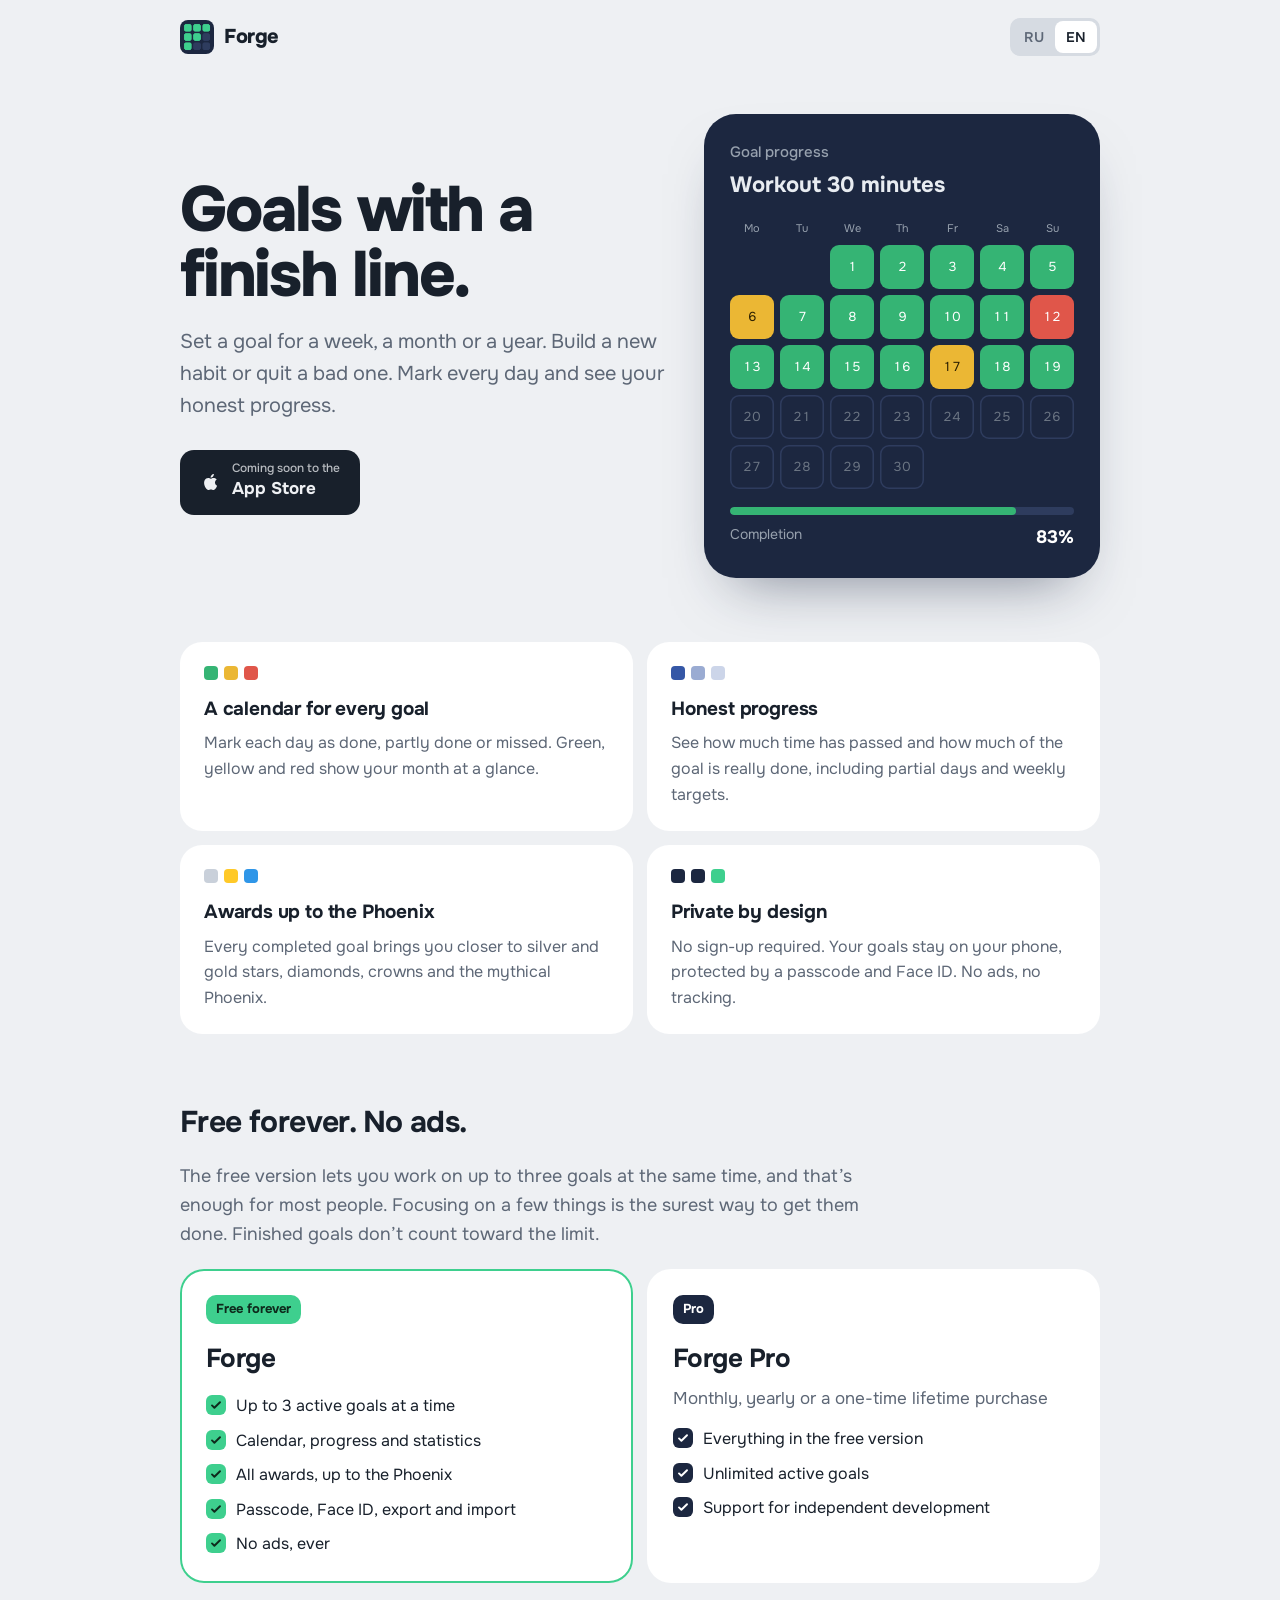
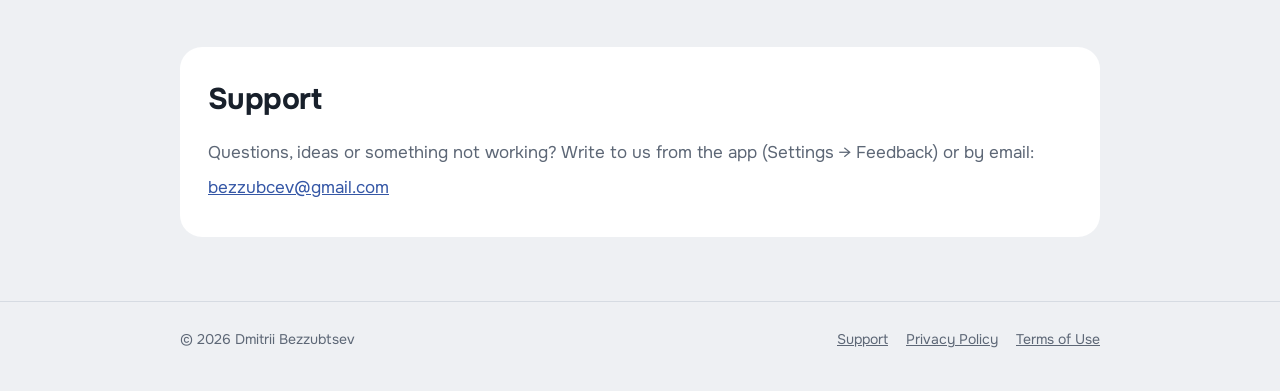
==== index.html @ 484d2976 "Add files via upload" ====
<!doctype html>
<html lang="en">
<head>
<meta charset="utf-8">
<meta name="viewport" content="width=device-width, initial-scale=1">
<title>Forge — goals with a finish line</title>
<meta name="title-en" content="Forge — goals with a finish line">
<meta name="title-ru" content="Forge — цели с финишной чертой">
<meta name="description" content="Forge is a goal tracker with a deadline: build a habit or quit a bad one in a week, a month or a year.">
<link rel="icon" href="favicon.png">
<link rel="apple-touch-icon" href="apple-touch-icon.png">
<link rel="preconnect" href="https://fonts.googleapis.com">
<link rel="preconnect" href="https://fonts.gstatic.com" crossorigin>
<link href="https://fonts.googleapis.com/css2?family=Onest:wght@400;500;600;700;800&display=swap" rel="stylesheet">
<link rel="stylesheet" href="style.css">
<script src="lang.js" defer></script>
</head>
<body>
<div class="wrap">
<header class="top">
  <a class="brand" href="index.html"><img src="icon-512.png" alt="">Forge</a>
  <div class="lang" role="group" aria-label="Language"><button data-set="ru" aria-pressed="false">RU</button><button data-set="en" aria-pressed="true">EN</button></div>
</header>

<main>
<section class="hero">
  <div>
    <h1><span data-lang="en">Goals with a finish line.</span><span data-lang="ru">Цели с финишной чертой.</span></h1>
    <p class="lead" data-lang="en">Set a goal for a week, a month or a year. Build a new habit or quit a bad one. Mark every day and see your honest progress.</p>
    <p class="lead" data-lang="ru">Поставьте цель на неделю, месяц или год. Выработайте полезную привычку или откажитесь от вредной. Отмечайте каждый день и видьте честный прогресс.</p>
    <span class="store" aria-disabled="true">
      <svg width="22" height="22" viewBox="0 0 24 24" fill="currentColor" aria-hidden="true"><path d="M16.37 12.6c-.02-2.2 1.8-3.26 1.88-3.31-1.03-1.5-2.62-1.7-3.19-1.73-1.36-.14-2.65.8-3.34.8-.69 0-1.75-.78-2.88-.76-1.48.02-2.85.86-3.61 2.19-1.54 2.67-.39 6.62 1.11 8.79.73 1.06 1.6 2.25 2.74 2.21 1.1-.04 1.51-.71 2.84-.71 1.32 0 1.7.71 2.86.69 1.18-.02 1.93-1.08 2.65-2.15.84-1.23 1.18-2.42 1.2-2.48-.03-.01-2.3-.88-2.32-3.5zM14.2 6.13c.6-.73 1.01-1.75.9-2.76-.87.04-1.92.58-2.54 1.31-.56.64-1.05 1.67-.92 2.66.97.08 1.96-.49 2.56-1.21z"/></svg>
      <span><small><span data-lang="en">Coming soon to the</span><span data-lang="ru">Скоро в</span></small>App Store</span>
    </span>
  </div>
  <div class="cal" aria-hidden="true">
    <h3><span data-lang="en">Goal progress</span><span data-lang="ru">Прогресс по цели</span></h3>
    <strong><span data-lang="en">Workout 30 minutes</span><span data-lang="ru">Тренировка 30 минут</span></strong>
    <div class="grid"><span class="wd"><b data-lang="en" style="font-weight:inherit">Mo</b><b data-lang="ru" style="font-weight:inherit">Пн</b></span><span class="wd"><b data-lang="en" style="font-weight:inherit">Tu</b><b data-lang="ru" style="font-weight:inherit">Вт</b></span><span class="wd"><b data-lang="en" style="font-weight:inherit">We</b><b data-lang="ru" style="font-weight:inherit">Ср</b></span><span class="wd"><b data-lang="en" style="font-weight:inherit">Th</b><b data-lang="ru" style="font-weight:inherit">Чт</b></span><span class="wd"><b data-lang="en" style="font-weight:inherit">Fr</b><b data-lang="ru" style="font-weight:inherit">Пт</b></span><span class="wd"><b data-lang="en" style="font-weight:inherit">Sa</b><b data-lang="ru" style="font-weight:inherit">Сб</b></span><span class="wd"><b data-lang="en" style="font-weight:inherit">Su</b><b data-lang="ru" style="font-weight:inherit">Вс</b></span><span class="empty"></span><span class="empty"></span><span class="ok">1</span><span class="ok">2</span><span class="ok">3</span><span class="ok">4</span><span class="ok">5</span><span class="part">6</span><span class="ok">7</span><span class="ok">8</span><span class="ok">9</span><span class="ok">10</span><span class="ok">11</span><span class="bad">12</span><span class="ok">13</span><span class="ok">14</span><span class="ok">15</span><span class="ok">16</span><span class="part">17</span><span class="ok">18</span><span class="ok">19</span><span class="fut">20</span><span class="fut">21</span><span class="fut">22</span><span class="fut">23</span><span class="fut">24</span><span class="fut">25</span><span class="fut">26</span><span class="fut">27</span><span class="fut">28</span><span class="fut">29</span><span class="fut">30</span></div>
    <div class="bar"><i></i></div>
    <div class="pct"><span data-lang="en">Completion</span><span data-lang="ru">Прогресс выполнения</span><b>83%</b></div>
  </div>
</section>

<section class="features">
  <div class="feature">
    <div class="dots"><i style="background:#35B474"></i><i style="background:#EBB734"></i><i style="background:#E0564A"></i></div>
    <h3 data-lang="en">A calendar for every goal</h3><h3 data-lang="ru">Календарь для каждой цели</h3>
    <p data-lang="en">Mark each day as done, partly done or missed. Green, yellow and red show your month at a glance.</p>
    <p data-lang="ru">Отмечайте каждый день: выполнено, частично или не выполнено. Зелёный, жёлтый и красный показывают весь месяц с одного взгляда.</p>
  </div>
  <div class="feature">
    <div class="dots"><i style="background:#3557A6"></i><i style="background:#3557A6;opacity:.5"></i><i style="background:#3557A6;opacity:.25"></i></div>
    <h3 data-lang="en">Honest progress</h3><h3 data-lang="ru">Честный прогресс</h3>
    <p data-lang="en">See how much time has passed and how much of the goal is really done, including partial days and weekly targets.</p>
    <p data-lang="ru">Видно, сколько времени прошло и сколько цели выполнено на самом деле, с учётом частичных дней и недельных норм.</p>
  </div>
  <div class="feature">
    <div class="dots"><i style="background:#C9D0DA"></i><i style="background:#FFC928"></i><i style="background:#2F96E8"></i></div>
    <h3 data-lang="en">Awards up to the Phoenix</h3><h3 data-lang="ru">Награды вплоть до Феникса</h3>
    <p data-lang="en">Every completed goal brings you closer to silver and gold stars, diamonds, crowns and the mythical Phoenix.</p>
    <p data-lang="ru">Каждая выполненная цель приближает к серебряным и золотым звёздам, бриллиантам, коронам и мифическому Фениксу.</p>
  </div>
  <div class="feature">
    <div class="dots"><i style="background:#1C2740"></i><i style="background:#1C2740"></i><i style="background:#3ECF8E"></i></div>
    <h3 data-lang="en">Private by design</h3><h3 data-lang="ru">Данные остаются у вас</h3>
    <p data-lang="en">No sign-up required. Your goals stay on your phone, protected by a passcode and Face ID. No ads, no tracking.</p>
    <p data-lang="ru">Регистрация не нужна. Цели хранятся на вашем телефоне под защитой кода и Face ID. Без рекламы и слежки.</p>
  </div>
</section>

<section class="pricing" id="pricing">
  <h2 class="section-title"><span data-lang="en">Free forever. No ads.</span><span data-lang="ru">Бесплатно навсегда. Без рекламы.</span></h2>
  <p class="intro" data-lang="en">The free version lets you work on up to three goals at the same time, and that’s enough for most people. Focusing on a few things is the surest way to get them done. Finished goals don’t count toward the limit.</p>
  <p class="intro" data-lang="ru">В бесплатной версии можно вести до трёх целей одновременно, и большинству этого хватает. Сосредоточиться на немногом — самый верный способ довести дело до конца. Завершённые цели в лимит не входят.</p>
  <div class="plans">
    <div class="plan free">
      <span class="tag"><span data-lang="en">Free forever</span><span data-lang="ru">Бесплатно навсегда</span></span>
      <h3>Forge</h3>
      <ul>
        <li><span data-lang="en">Up to 3 active goals at a time</span><span data-lang="ru">До 3 активных целей одновременно</span></li>
        <li><span data-lang="en">Calendar, progress and statistics</span><span data-lang="ru">Календарь, прогресс и статистика</span></li>
        <li><span data-lang="en">All awards, up to the Phoenix</span><span data-lang="ru">Все награды, вплоть до Феникса</span></li>
        <li><span data-lang="en">Passcode, Face ID, export and import</span><span data-lang="ru">Код, Face ID, экспорт и импорт</span></li>
        <li><span data-lang="en">No ads, ever</span><span data-lang="ru">Никакой рекламы</span></li>
      </ul>
    </div>
    <div class="plan pro">
      <span class="tag">Pro</span>
      <h3>Forge Pro</h3>
      <p class="price"><span data-lang="en">Monthly, yearly or a one-time lifetime purchase</span><span data-lang="ru">На месяц, на год или навсегда одной покупкой</span></p>
      <ul>
        <li><span data-lang="en">Everything in the free version</span><span data-lang="ru">Всё, что есть в бесплатной версии</span></li>
        <li><span data-lang="en">Unlimited active goals</span><span data-lang="ru">Неограниченное число активных целей</span></li>
        <li><span data-lang="en">Support for independent development</span><span data-lang="ru">Поддержка независимой разработки</span></li>
      </ul>
    </div>
  </div>
</section>

<section class="support" id="support">
  <h2 class="section-title"><span data-lang="en">Support</span><span data-lang="ru">Поддержка</span></h2>
  <p data-lang="en">Questions, ideas or something not working? Write to us from the app (Settings → Feedback) or by email:</p>
  <p data-lang="ru">Есть вопрос, идея или что-то не работает? Напишите нам из приложения («Настройки» → «Обратная связь») или на почту:</p>
  <p><a href="mailto:bezzubcev@gmail.com">bezzubcev@gmail.com</a></p>
</section>
</main>
</div>
<footer><div class="wrap">
  <span><span data-lang="en">© 2026 Dmitrii Bezzubtsev</span><span data-lang="ru">© 2026 Дмитрий Беззубцев</span></span>
  <nav>
    <a href="index.html#support"><span data-lang="en">Support</span><span data-lang="ru">Поддержка</span></a>
    <a href="privacy.html"><span data-lang="en">Privacy Policy</span><span data-lang="ru">Политика конфиденциальности</span></a>
    <a href="terms.html"><span data-lang="en">Terms of Use</span><span data-lang="ru">Условия использования</span></a>
  </nav>
</div></footer>
</body>
</html>
---- style.css ----
:root{
  --bg:#EEF0F3;--surface:#FFFFFF;--ink:#18202B;--ink2:#5D6776;--line:#D6DBE2;
  --steel:#1C2740;--steel2:#2E3C5E;--green:#3ECF8E;--green-ink:#1F7A52;--accent:#3557A6;
  color-scheme:light dark;
}
@media (prefers-color-scheme:dark){:root{
  --bg:#11151B;--surface:#1B2129;--ink:#E8ECF1;--ink2:#97A1AE;--line:#2B333E;--accent:#7D98E2;--green-ink:#3ECF8E;
}}
*{box-sizing:border-box}
html{-webkit-text-size-adjust:100%}
body{margin:0;background:var(--bg);color:var(--ink);font-family:'Onest',-apple-system,BlinkMacSystemFont,'Segoe UI',Roboto,Arial,sans-serif;font-size:17px;line-height:1.6;-webkit-font-smoothing:antialiased}
a{color:var(--accent)}
img{max-width:100%}
.wrap{max-width:960px;margin:0 auto;padding:0 20px}
html[lang=en] [data-lang=ru],html[lang=ru] [data-lang=en]{display:none!important}

header.top{display:flex;align-items:center;justify-content:space-between;padding:18px 0}
.brand{display:flex;align-items:center;gap:10px;text-decoration:none;color:var(--ink);font-weight:800;font-size:20px;letter-spacing:-.02em}
.brand img{width:34px;height:34px;border-radius:8px}
.lang{display:flex;background:var(--line);border-radius:10px;padding:3px}
.lang button{border:0;background:none;font:inherit;font-size:14px;font-weight:600;color:var(--ink2);padding:5px 11px;border-radius:8px;cursor:pointer}
.lang button[aria-pressed=true]{background:var(--surface);color:var(--ink)}

.hero{display:grid;grid-template-columns:1.1fr .9fr;gap:40px;align-items:center;padding:40px 0 64px}
.hero h1{font-size:clamp(40px,7vw,64px);line-height:1.02;letter-spacing:-.035em;margin:0 0 18px;font-weight:800}
.hero p.lead{font-size:20px;color:var(--ink2);margin:0 0 28px;max-width:30em}
.store{display:inline-flex;align-items:center;gap:10px;background:var(--ink);color:var(--bg);text-decoration:none;border-radius:14px;padding:12px 20px;font-weight:700}
.store small{display:block;font-weight:500;font-size:12px;opacity:.75;line-height:1.1}
.note{font-size:14px;color:var(--ink2);margin-top:12px}

/* мини-календарь как в приложении */
.cal{background:var(--steel);border-radius:32px;padding:26px;color:#E8ECF1;box-shadow:0 30px 60px -30px rgba(28,39,64,.55)}
.cal h3{margin:0 0 4px;font-size:15px;font-weight:500;color:#97A1AE}
.cal strong{display:block;font-size:22px;margin-bottom:16px}
.grid{display:grid;grid-template-columns:repeat(7,1fr);gap:6px}
.grid span{aspect-ratio:1;border-radius:9px;background:var(--steel2);display:flex;align-items:center;justify-content:center;font-size:13px;font-variant-numeric:tabular-nums}
.grid .wd{background:none;color:#97A1AE;font-size:11px;aspect-ratio:auto;padding-bottom:2px}
.grid .ok{background:#35B474;color:#fff}.grid .part{background:#EBB734;color:#2A1E00}.grid .bad{background:#E0564A;color:#fff}.grid .fut{background:none;box-shadow:inset 0 0 0 1.5px var(--steel2);color:#6B7583}
.grid .empty{background:none}
.bar{height:8px;border-radius:4px;background:var(--steel2);margin-top:18px;overflow:hidden}.bar i{display:block;height:100%;width:83%;background:#35B474;border-radius:4px}
.pct{display:flex;justify-content:space-between;font-size:14px;color:#97A1AE;margin-top:8px}.pct b{color:#fff;font-size:18px}

.features{display:grid;grid-template-columns:repeat(2,1fr);gap:14px;padding-bottom:64px}
.feature{background:var(--surface);border-radius:22px;padding:24px}
.feature h3{margin:0 0 6px;font-size:19px;letter-spacing:-.01em}
.feature p{margin:0;color:var(--ink2);font-size:16px}
.dots{display:flex;gap:6px;margin-bottom:14px}.dots i{width:14px;height:14px;border-radius:4px;display:block}

.section-title{font-size:30px;letter-spacing:-.02em;margin:0 0 16px}
.support{background:var(--surface);border-radius:22px;padding:28px;margin-bottom:64px}
.support p{margin:0 0 8px;color:var(--ink2)}

footer{border-top:1px solid var(--line);padding:26px 0 40px;color:var(--ink2);font-size:14px}
footer .wrap{display:flex;flex-wrap:wrap;gap:10px 22px;justify-content:space-between}
footer nav{display:flex;gap:18px;flex-wrap:wrap}
footer a{color:var(--ink2)}

/* документы */
.doc{background:var(--surface);border-radius:24px;padding:clamp(22px,5vw,48px);margin:10px 0 48px}
.doc h1{font-size:clamp(26px,7vw,40px);overflow-wrap:break-word;hyphens:auto;letter-spacing:-.025em;line-height:1.1;margin:0 0 8px}
.doc .date{color:var(--ink2);font-size:15px;margin:0 0 28px}
.doc h2{font-size:21px;margin:32px 0 8px;letter-spacing:-.01em}
.doc p,.doc li{color:var(--ink);max-width:44em}
.doc ul{padding-left:1.2em}
.doc li{margin:4px 0}

@media (max-width:760px){
  .hero{grid-template-columns:1fr;padding-top:16px;gap:32px}
  .features{grid-template-columns:1fr}
}

/* тарифы */
.pricing{padding-bottom:64px}
.pricing .intro{color:var(--ink2);margin:0 0 20px;max-width:40em;font-size:18px}
.plans{display:grid;grid-template-columns:1fr 1fr;gap:14px}
.plan{background:var(--surface);border-radius:24px;padding:26px;display:flex;flex-direction:column;gap:14px}
.plan.free{box-shadow:inset 0 0 0 2px var(--green)}
.plan .tag{align-self:flex-start;font-size:13px;font-weight:700;border-radius:10px;padding:4px 10px;background:var(--green);color:#0E2A1C}
.plan.pro .tag{background:var(--steel);color:#fff}
.plan h3{margin:0;font-size:26px;letter-spacing:-.02em}
.plan .price{font-size:17px;color:var(--ink2);margin:-8px 0 0}
.plan ul{list-style:none;padding:0;margin:0;display:grid;gap:9px}
.plan li{display:flex;gap:10px;align-items:flex-start;font-size:16px}
.plan li::before{content:"";flex:none;width:20px;height:20px;margin-top:2px;border-radius:6px;background:var(--green) url("data:image/svg+xml,%3Csvg xmlns='http://www.w3.org/2000/svg' viewBox='0 0 20 20'%3E%3Cpath d='M5 10.5l3 3 7-7' fill='none' stroke='%230E2A1C' stroke-width='2.4' stroke-linecap='round' stroke-linejoin='round'/%3E%3C/svg%3E") center/16px no-repeat}
.plan.pro li::before{background-color:var(--steel);background-image:url("data:image/svg+xml,%3Csvg xmlns='http://www.w3.org/2000/svg' viewBox='0 0 20 20'%3E%3Cpath d='M5 10.5l3 3 7-7' fill='none' stroke='%23ffffff' stroke-width='2.4' stroke-linecap='round' stroke-linejoin='round'/%3E%3C/svg%3E")}
@media (prefers-color-scheme:dark){.plan.pro .tag,.plan.pro li::before{background-color:#3A4A70}}
@media (max-width:760px){.plans{grid-template-columns:1fr}}
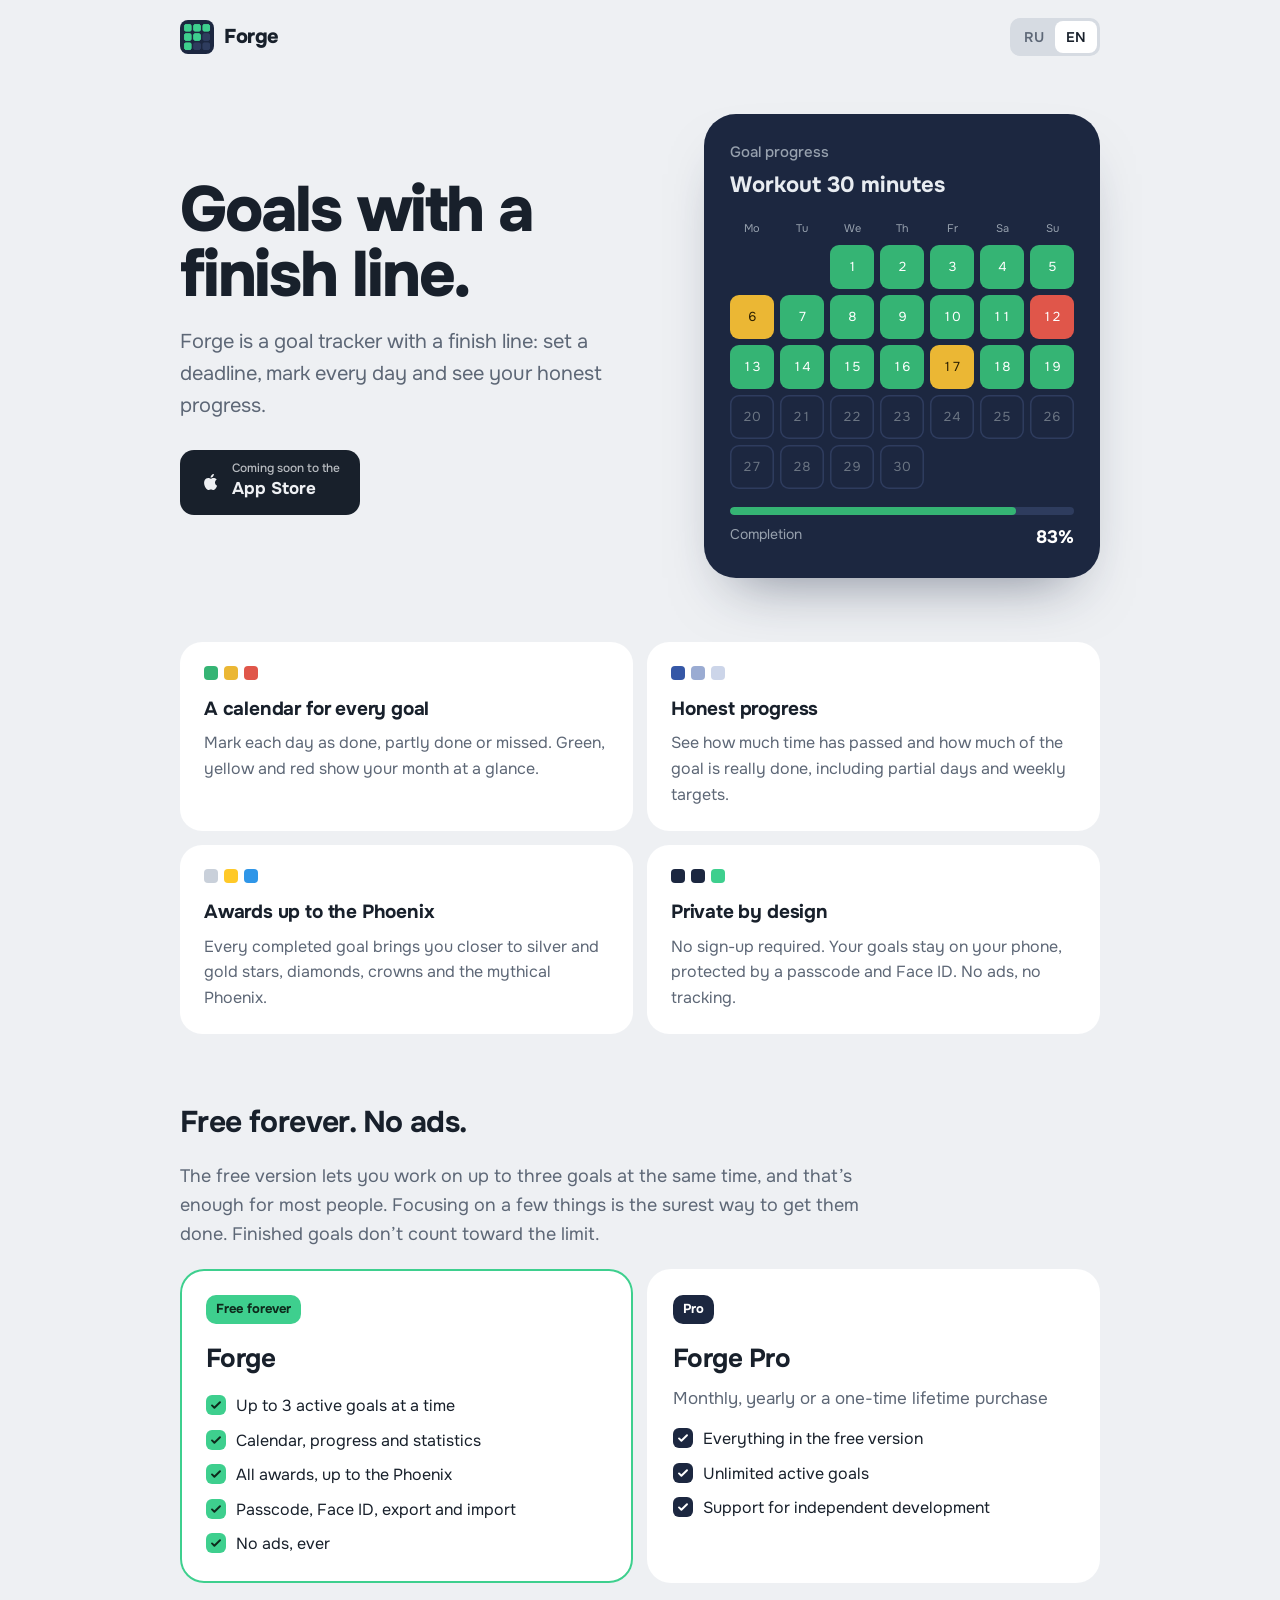
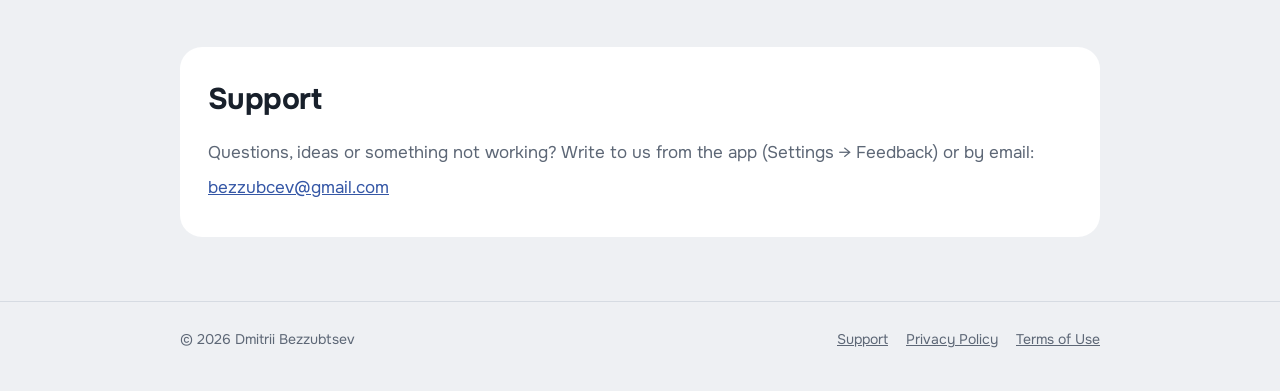
==== commit 8cd6a7cf: "Add files via upload" ====
--- a/index.html
+++ b/index.html
@@ -6,7 +6,7 @@
 <title>Forge — goals with a finish line</title>
 <meta name="title-en" content="Forge — goals with a finish line">
 <meta name="title-ru" content="Forge — цели с финишной чертой">
-<meta name="description" content="Forge is a goal tracker with a deadline: build a habit or quit a bad one in a week, a month or a year.">
+<meta name="description" content="Forge is a goal tracker with a finish line: set a deadline, mark every day and see your honest progress.">
 <link rel="icon" href="favicon.png">
 <link rel="apple-touch-icon" href="apple-touch-icon.png">
 <link rel="preconnect" href="https://fonts.googleapis.com">
@@ -26,8 +26,8 @@
 <section class="hero">
   <div>
     <h1><span data-lang="en">Goals with a finish line.</span><span data-lang="ru">Цели с финишной чертой.</span></h1>
-    <p class="lead" data-lang="en">Set a goal for a week, a month or a year. Build a new habit or quit a bad one. Mark every day and see your honest progress.</p>
-    <p class="lead" data-lang="ru">Поставьте цель на неделю, месяц или год. Выработайте полезную привычку или откажитесь от вредной. Отмечайте каждый день и видьте честный прогресс.</p>
+    <p class="lead" data-lang="en">Forge is a goal tracker with a finish line: set a deadline, mark every day and see your honest progress.</p>
+    <p class="lead" data-lang="ru">Forge — трекер целей с финишной чертой: задайте срок, отмечайте каждый день и видьте честный процент выполнения.</p>
     <span class="store" aria-disabled="true">
       <svg width="22" height="22" viewBox="0 0 24 24" fill="currentColor" aria-hidden="true"><path d="M16.37 12.6c-.02-2.2 1.8-3.26 1.88-3.31-1.03-1.5-2.62-1.7-3.19-1.73-1.36-.14-2.65.8-3.34.8-.69 0-1.75-.78-2.88-.76-1.48.02-2.85.86-3.61 2.19-1.54 2.67-.39 6.62 1.11 8.79.73 1.06 1.6 2.25 2.74 2.21 1.1-.04 1.51-.71 2.84-.71 1.32 0 1.7.71 2.86.69 1.18-.02 1.93-1.08 2.65-2.15.84-1.23 1.18-2.42 1.2-2.48-.03-.01-2.3-.88-2.32-3.5zM14.2 6.13c.6-.73 1.01-1.75.9-2.76-.87.04-1.92.58-2.54 1.31-.56.64-1.05 1.67-.92 2.66.97.08 1.96-.49 2.56-1.21z"/></svg>
       <span><small><span data-lang="en">Coming soon to the</span><span data-lang="ru">Скоро в</span></small>App Store</span>
